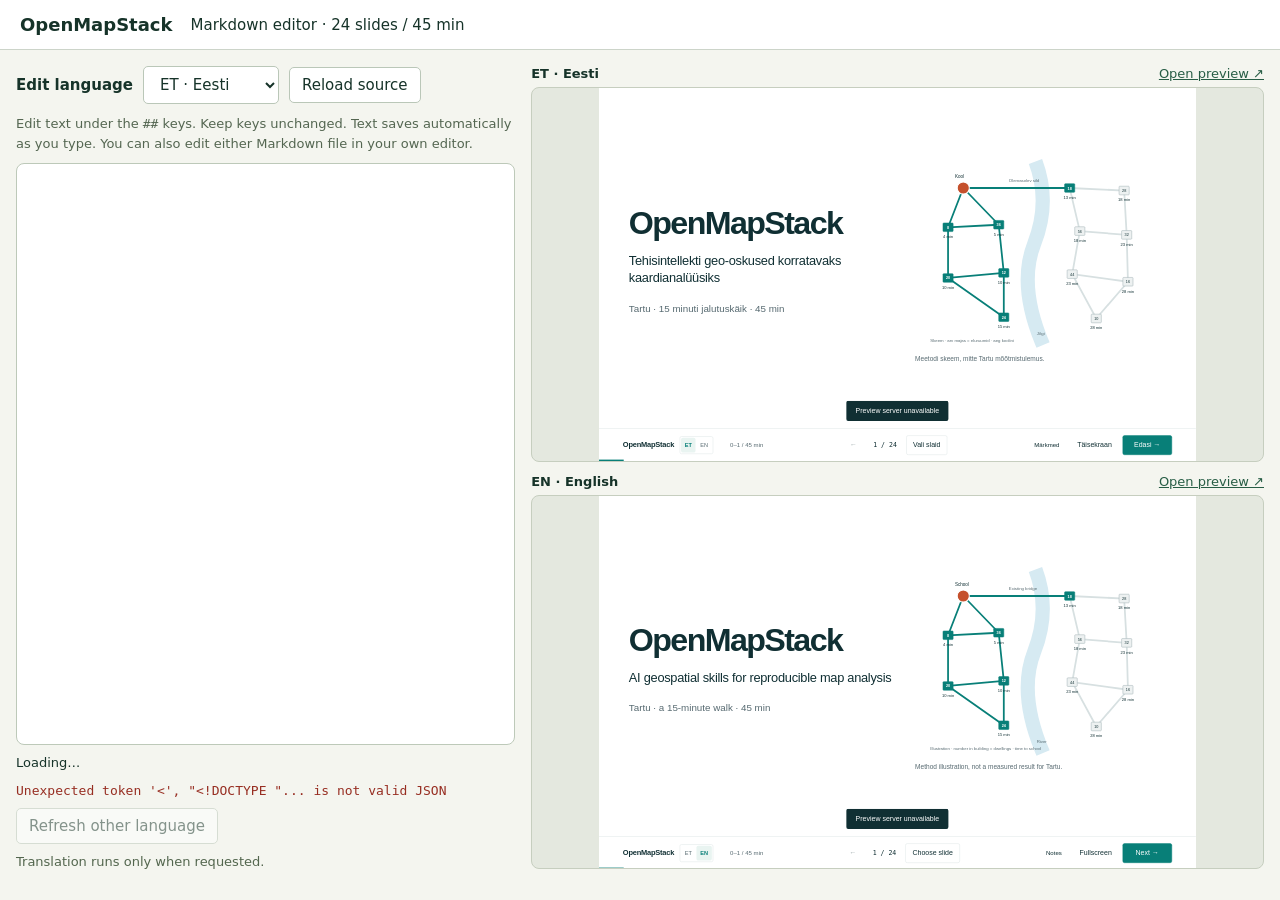
==== editor.html @ d593f0c1 "Extract standalone Markdown presentation editor and bilingual deck Preserve the original presentatio" ====
<!doctype html>
<html lang="en">
<meta charset="utf-8">
<meta name="viewport" content="width=device-width,initial-scale=1">
<title>OpenMapStack · Markdown editor</title>
<style>
:root{font:15px system-ui,sans-serif;color:#163329;background:#f4f5ef;color-scheme:light}*{box-sizing:border-box}body{margin:0}header{display:flex;align-items:center;gap:18px;padding:14px 20px;border-bottom:1px solid #ccd4c9;background:#fff}h1{font-size:18px;margin:0}button,select,a{font:inherit}button,select{padding:8px 12px;border:1px solid #bac7b8;border-radius:5px;background:#fff;color:inherit}button{cursor:pointer}button:disabled{opacity:.5;cursor:default}a{color:#275d45}main{height:calc(100dvh - 65px);display:grid;grid-template-columns:minmax(340px,40%) 1fr;gap:16px;padding:16px}.source{display:flex;flex-direction:column;min-height:0;gap:10px}.toolbar{display:flex;align-items:center;gap:10px;flex-wrap:wrap}label{font-weight:600}.help{margin:0;color:#546651;font-size:13px;line-height:1.5}textarea{flex:1;min-height:240px;resize:none;width:100%;padding:18px;border:1px solid #bdc9b9;border-radius:8px;background:#fff;color:#17342a;font:14px/1.6 ui-monospace,monospace;tab-size:2}textarea:focus{outline:2px solid #498a65;outline-offset:2px}#status{font-size:13px;min-height:1.4em}#error{white-space:pre-wrap;color:#972e22;font-size:13px;margin:0;max-height:100px;overflow:auto}.previews{display:flex;flex-direction:column;gap:12px;min-height:0}.preview{display:flex;flex:1;min-height:220px;flex-direction:column;gap:6px}.preview-head{display:flex;justify-content:space-between;align-items:center;font-size:13px}.viewport{flex:1;position:relative;overflow:hidden;background:#e4e8df;border:1px solid #c6cebf;border-radius:8px}.viewport iframe{position:absolute;width:1280px;height:800px;border:0;transform-origin:top left;background:#fafbf5}#translation{font-size:13px;margin:0;color:#53664e}@media(max-width:850px){main{height:auto;grid-template-columns:1fr}.source{height:70vh}.preview{height:360px;flex:auto}header{flex-wrap:wrap}.previews{min-height:740px}}
</style>
<header><h1>OpenMapStack</h1><span>Markdown editor · 24 slides / 45 min</span></header>
<main>
 <section class="source" aria-label="Markdown source">
  <div class="toolbar"><label for="language">Edit language</label><select id="language"><option value="et">ET · Eesti</option><option value="en">EN · English</option></select><button id="reload">Reload source</button></div>
  <p class="help">Edit text under the <code>##</code> keys. Keep keys unchanged. Text saves automatically as you type. You can also edit either Markdown file in your own editor.</p>
  <textarea id="markdown" aria-label="Presentation Markdown" spellcheck="false" disabled></textarea>
  <div id="status" role="status">Loading…</div><pre id="error" role="alert"></pre>
  <div class="toolbar"><button id="translate" disabled>Refresh other language</button></div>
  <p id="translation">Translation runs only when requested.</p>
 </section>
 <section class="previews" aria-label="Live previews">
  <div class="preview"><div class="preview-head"><strong>ET · Eesti</strong><a href="/index.html?lang=et&amp;live=1" target="_blank" rel="noopener">Open preview ↗</a></div><div class="viewport"><iframe title="Estonian live preview" src="/index.html?lang=et&amp;live=1"></iframe></div></div>
  <div class="preview"><div class="preview-head"><strong>EN · English</strong><a href="/index.html?lang=en&amp;live=1" target="_blank" rel="noopener">Open preview ↗</a></div><div class="viewport"><iframe title="English live preview" src="/index.html?lang=en&amp;live=1"></iframe></div></div>
 </section>
</main>
<script>
'use strict';
const token='__TOKEN__', $=s=>document.querySelector(s), area=$('#markdown');
let language='et',revision='',dirty=false,saving=null,timer,editVersion=0,saveError='',serverError='',polling=false;
async function api(path,body){const response=await fetch(path,body===undefined?{}:{method:'POST',headers:{'Content-Type':'application/json','X-Editor-Token':token},body:JSON.stringify(body)});const data=await response.json();if(!response.ok)throw Error(data.error||'Request failed');return data;}
function errors(){ $('#error').textContent=saveError||serverError; }
async function loadSource(lang){const data=await api('/api/source/'+lang);language=lang;revision=data.revision;area.value=data.markdown;area.disabled=false;dirty=false;saveError='';$('#status').textContent='Saved · content-'+language+'.md';errors();}
function saveNow(){
 clearTimeout(timer);
 if(saving)return saving;
 saving=(async()=>{while(dirty){
  const version=editVersion,source=area.value;$('#status').textContent='Saving…';
  try{const data=await api('/api/source/'+language,{markdown:source,revision});revision=data.revision;dirty=editVersion!==version;serverError=data.error;saveError='';errors();$('#status').textContent=data.error?'Saved · fix the error to update previews':'Saved · previews updated';}
  catch(error){saveError=error.message;errors();$('#status').textContent='Not saved · local edits kept';break;}
 }})().finally(()=>saving=null);return saving;
}
function followCursor(){const keys=[...area.value.slice(0,area.selectionStart).matchAll(/^## slide-(\d+)\./gm)];if(!keys.length)return;const index=Number(keys.at(-1)[1])-1;for(const frame of document.querySelectorAll('iframe'))frame.contentWindow.postMessage({type:'openmapstack-go',index},location.origin);}
area.addEventListener('input',()=>{dirty=true;editVersion++;saveError='';errors();$('#status').textContent='Unsaved changes…';clearTimeout(timer);timer=setTimeout(saveNow,250);followCursor();});
area.addEventListener('click',followCursor);area.addEventListener('keyup',followCursor);
$('#language').addEventListener('change',async e=>{const next=e.target.value;await saveNow();if(dirty){e.target.value=language;return;}await loadSource(next);});
$('#reload').addEventListener('click',async()=>{if(dirty&&!confirm('Discard unsaved editor text and reload the file?'))return;await saving;await loadSource(language);});
$('#translate').addEventListener('click',async()=>{await saveNow();if(dirty||serverError)return;try{await api('/api/translate',{source:language});$('#translate').disabled=true;$('#translation').textContent='Translating changed blocks…';}catch(error){saveError=error.message;errors();}});
async function poll(){if(polling)return;polling=true;try{const state=await api('/api/state');serverError=state.error;errors();$('#translate').disabled=!state.canTranslate||state.translating||Boolean(state.error)||dirty;$('#translation').textContent=state.translation||(state.canTranslate?'Translation runs only when requested.':'To enable translation, restart serve.py with --translator-command (see README).');if(state.revisions[language]!==revision&&!saving&&!dirty)await loadSource(language);}catch(error){serverError=error.message;errors();}finally{polling=false;}}
window.addEventListener('beforeunload',e=>{if(dirty){e.preventDefault();e.returnValue='';}});
const resize=new ResizeObserver(entries=>{for(const {target} of entries){const scale=Math.min(target.clientWidth/1280,target.clientHeight/800),frame=target.querySelector('iframe');frame.style.transform='scale('+scale+')';frame.style.left=(target.clientWidth-1280*scale)/2+'px';frame.style.top=(target.clientHeight-800*scale)/2+'px';}});
for(const viewport of document.querySelectorAll('.viewport'))resize.observe(viewport);
loadSource('et').then(poll).catch(error=>{saveError=error.message;errors();});setInterval(poll,500);
</script>
</html>
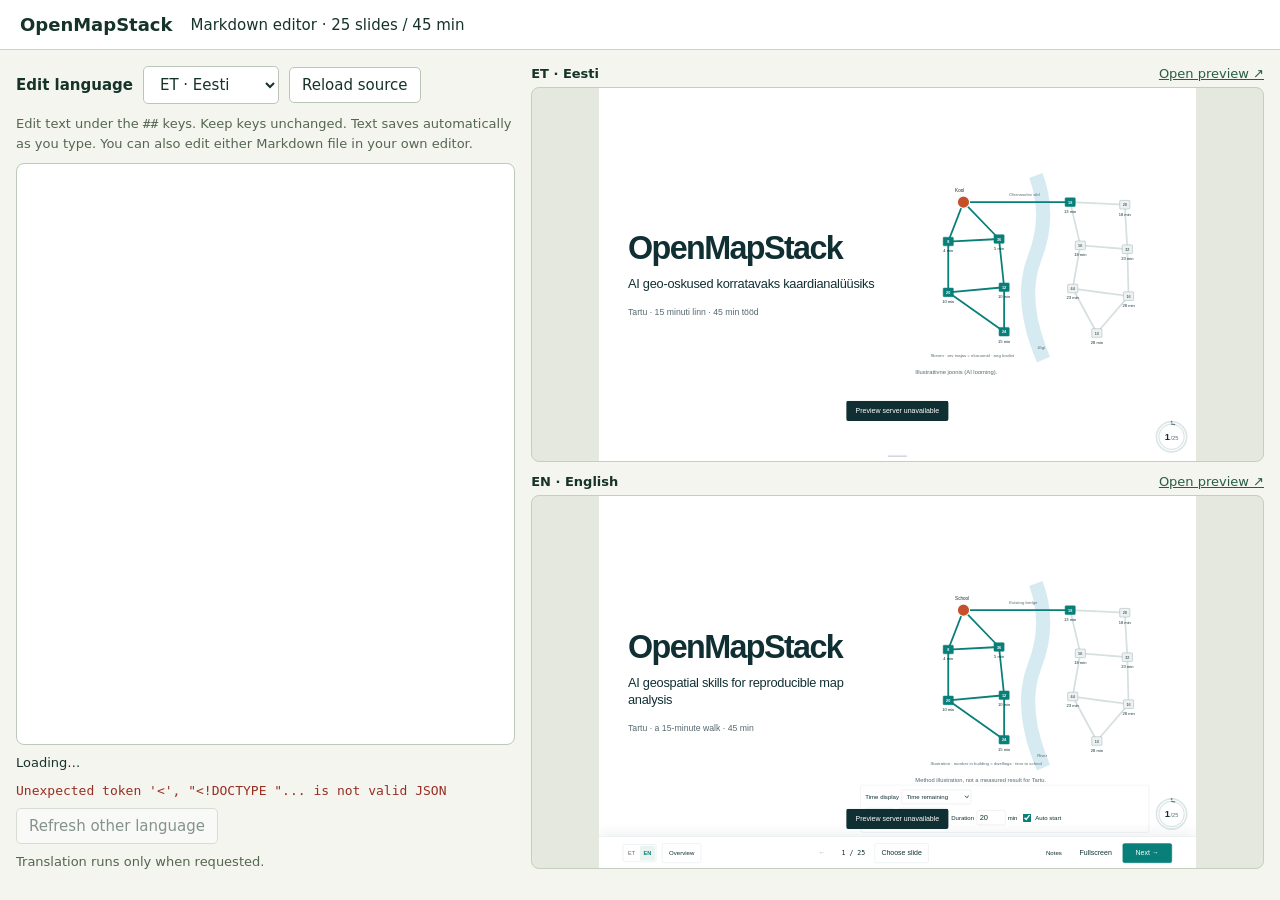
==== commit 4720afcb: "Add bilingual OpenMapBench slide with recorded trial evidence" ====
--- a/editor.html
+++ b/editor.html
@@ -6,7 +6,7 @@
 <style>
 :root{font:15px system-ui,sans-serif;color:#163329;background:#f4f5ef;color-scheme:light}*{box-sizing:border-box}body{margin:0}header{display:flex;align-items:center;gap:18px;padding:14px 20px;border-bottom:1px solid #ccd4c9;background:#fff}h1{font-size:18px;margin:0}button,select,a{font:inherit}button,select{padding:8px 12px;border:1px solid #bac7b8;border-radius:5px;background:#fff;color:inherit}button{cursor:pointer}button:disabled{opacity:.5;cursor:default}a{color:#275d45}main{height:calc(100dvh - 65px);display:grid;grid-template-columns:minmax(340px,40%) 1fr;gap:16px;padding:16px}.source{display:flex;flex-direction:column;min-height:0;gap:10px}.toolbar{display:flex;align-items:center;gap:10px;flex-wrap:wrap}label{font-weight:600}.help{margin:0;color:#546651;font-size:13px;line-height:1.5}textarea{flex:1;min-height:240px;resize:none;width:100%;padding:18px;border:1px solid #bdc9b9;border-radius:8px;background:#fff;color:#17342a;font:14px/1.6 ui-monospace,monospace;tab-size:2}textarea:focus{outline:2px solid #498a65;outline-offset:2px}#status{font-size:13px;min-height:1.4em}#error{white-space:pre-wrap;color:#972e22;font-size:13px;margin:0;max-height:100px;overflow:auto}.previews{display:flex;flex-direction:column;gap:12px;min-height:0}.preview{display:flex;flex:1;min-height:220px;flex-direction:column;gap:6px}.preview-head{display:flex;justify-content:space-between;align-items:center;font-size:13px}.viewport{flex:1;position:relative;overflow:hidden;background:#e4e8df;border:1px solid #c6cebf;border-radius:8px}.viewport iframe{position:absolute;width:1280px;height:800px;border:0;transform-origin:top left;background:#fafbf5}#translation{font-size:13px;margin:0;color:#53664e}@media(max-width:850px){main{height:auto;grid-template-columns:1fr}.source{height:70vh}.preview{height:360px;flex:auto}header{flex-wrap:wrap}.previews{min-height:740px}}
 </style>
-<header><h1>OpenMapStack</h1><span>Markdown editor · 24 slides / 45 min</span></header>
+<header><h1>OpenMapStack</h1><span>Markdown editor · 25 slides / 45 min</span></header>
 <main>
  <section class="source" aria-label="Markdown source">
   <div class="toolbar"><label for="language">Edit language</label><select id="language"><option value="et">ET · Eesti</option><option value="en">EN · English</option></select><button id="reload">Reload source</button></div>
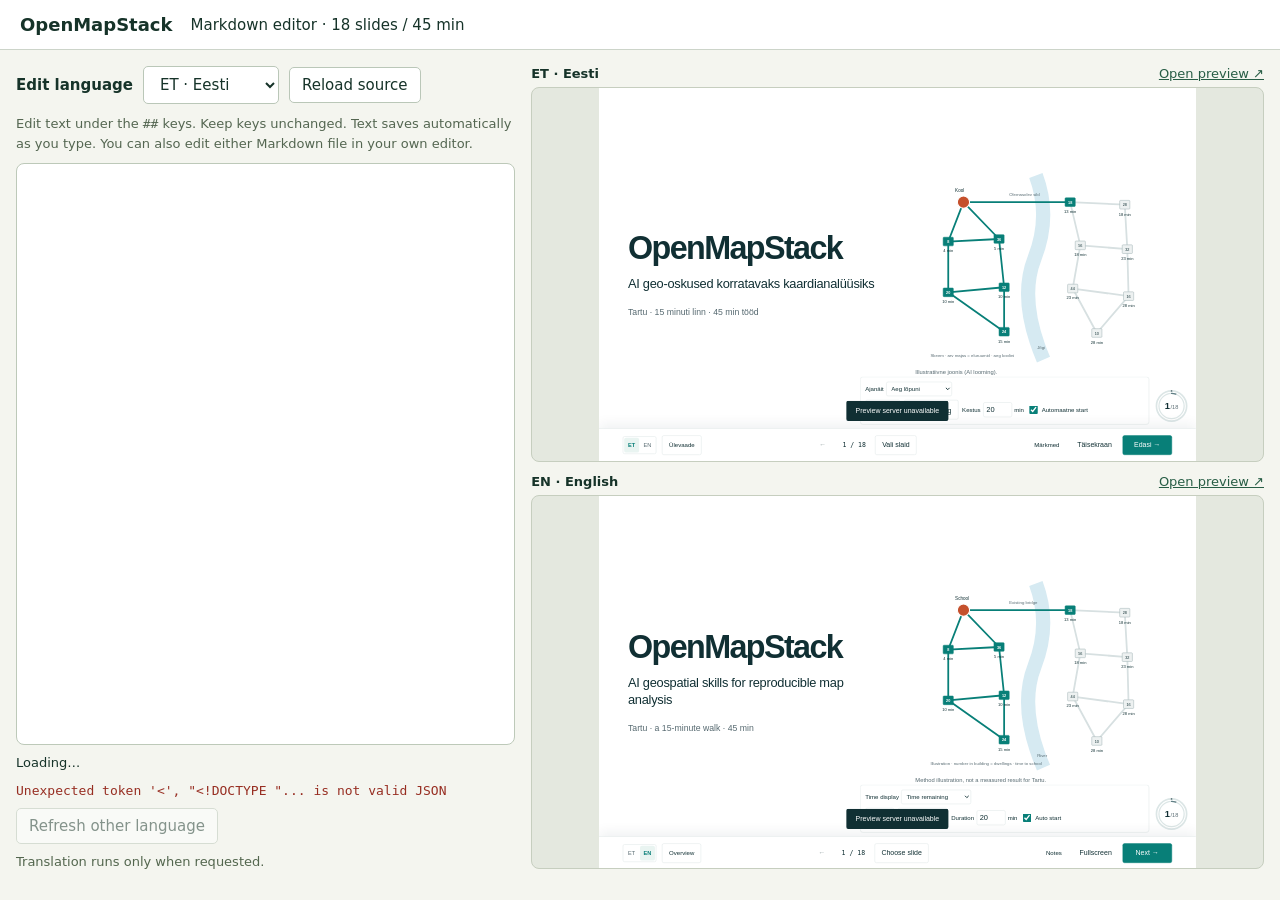
==== commit 254a1118: "Simplify bilingual deck to 18 slides with more demo and discussion time" ====
--- a/editor.html
+++ b/editor.html
@@ -6,7 +6,7 @@
 <style>
 :root{font:15px system-ui,sans-serif;color:#163329;background:#f4f5ef;color-scheme:light}*{box-sizing:border-box}body{margin:0}header{display:flex;align-items:center;gap:18px;padding:14px 20px;border-bottom:1px solid #ccd4c9;background:#fff}h1{font-size:18px;margin:0}button,select,a{font:inherit}button,select{padding:8px 12px;border:1px solid #bac7b8;border-radius:5px;background:#fff;color:inherit}button{cursor:pointer}button:disabled{opacity:.5;cursor:default}a{color:#275d45}main{height:calc(100dvh - 65px);display:grid;grid-template-columns:minmax(340px,40%) 1fr;gap:16px;padding:16px}.source{display:flex;flex-direction:column;min-height:0;gap:10px}.toolbar{display:flex;align-items:center;gap:10px;flex-wrap:wrap}label{font-weight:600}.help{margin:0;color:#546651;font-size:13px;line-height:1.5}textarea{flex:1;min-height:240px;resize:none;width:100%;padding:18px;border:1px solid #bdc9b9;border-radius:8px;background:#fff;color:#17342a;font:14px/1.6 ui-monospace,monospace;tab-size:2}textarea:focus{outline:2px solid #498a65;outline-offset:2px}#status{font-size:13px;min-height:1.4em}#error{white-space:pre-wrap;color:#972e22;font-size:13px;margin:0;max-height:100px;overflow:auto}.previews{display:flex;flex-direction:column;gap:12px;min-height:0}.preview{display:flex;flex:1;min-height:220px;flex-direction:column;gap:6px}.preview-head{display:flex;justify-content:space-between;align-items:center;font-size:13px}.viewport{flex:1;position:relative;overflow:hidden;background:#e4e8df;border:1px solid #c6cebf;border-radius:8px}.viewport iframe{position:absolute;width:1280px;height:800px;border:0;transform-origin:top left;background:#fafbf5}#translation{font-size:13px;margin:0;color:#53664e}@media(max-width:850px){main{height:auto;grid-template-columns:1fr}.source{height:70vh}.preview{height:360px;flex:auto}header{flex-wrap:wrap}.previews{min-height:740px}}
 </style>
-<header><h1>OpenMapStack</h1><span>Markdown editor · 25 slides / 45 min</span></header>
+<header><h1>OpenMapStack</h1><span>Markdown editor · 18 slides / 45 min</span></header>
 <main>
  <section class="source" aria-label="Markdown source">
   <div class="toolbar"><label for="language">Edit language</label><select id="language"><option value="et">ET · Eesti</option><option value="en">EN · English</option></select><button id="reload">Reload source</button></div>
